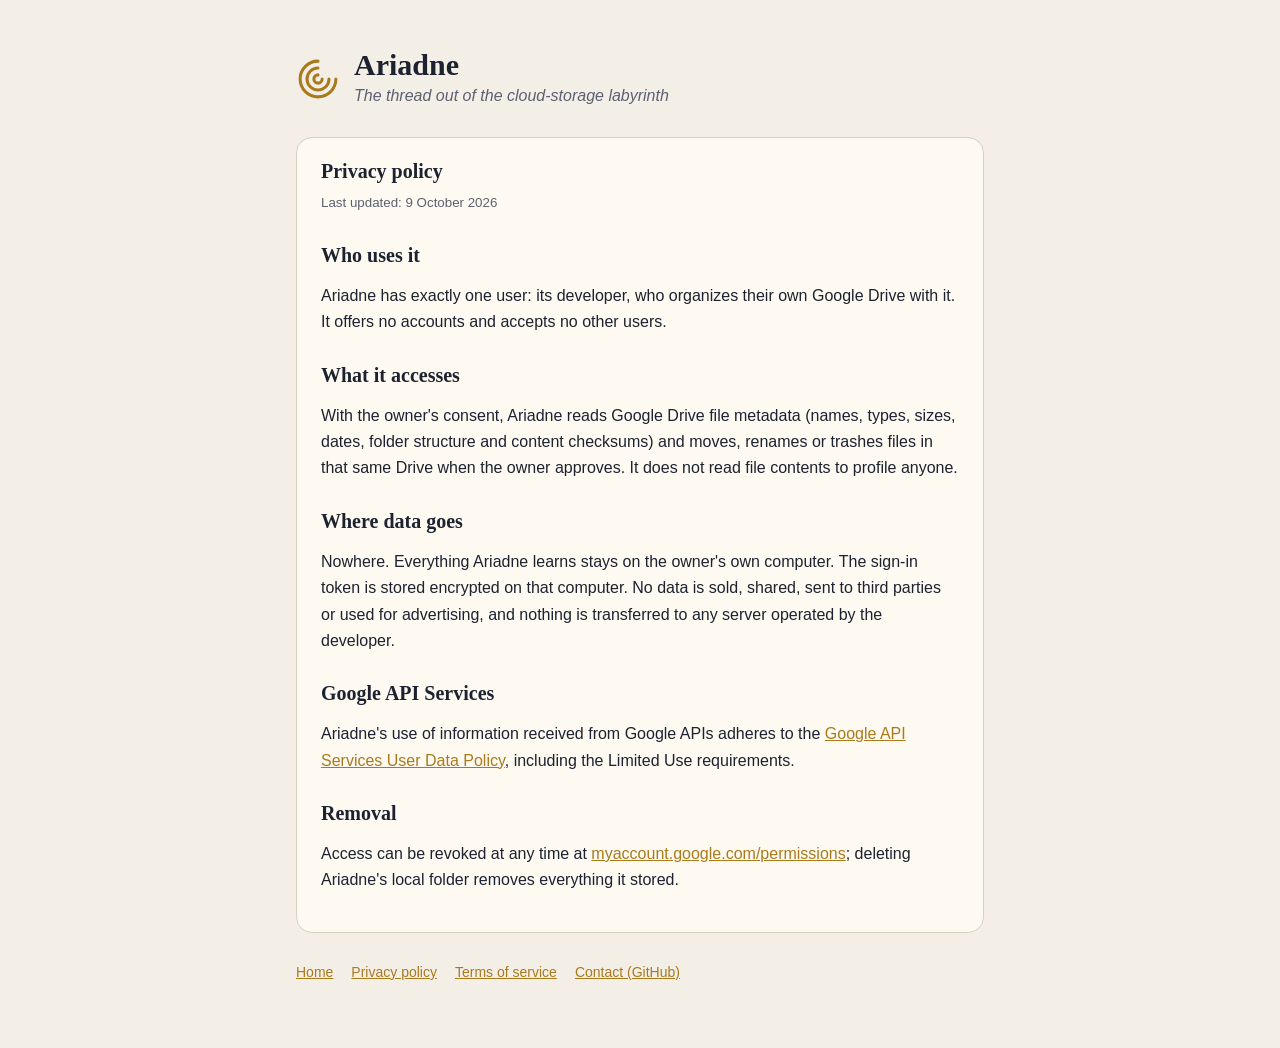
==== privacy.html @ f9e54817 "Ariadne public pages: home, privacy policy, terms (Google OAuth consent requirements) GAI: Draft ass" ====
<!doctype html><html lang="en"><head><meta charset="utf-8"><meta name="viewport" content="width=device-width, initial-scale=1"><link rel="stylesheet" href="style.css"><title>Ariadne privacy policy</title></head><body><main><header><svg viewBox="0 0 32 32" aria-hidden="true"><path d="M16 3a13 13 0 1 0 13 13M16 8a8 8 0 1 0 8 8M16 13a3 3 0 1 0 3 3"/></svg><div><h1>Ariadne</h1><p class="tag">The thread out of the cloud-storage labyrinth</p></div></header>
<div class="card"><h2 style="margin-top:0">Privacy policy</h2><small>Last updated: 9 October 2026</small>
<h2>Who uses it</h2><p>Ariadne has exactly one user: its developer, who organizes their own Google Drive with it. It offers no accounts and accepts no other users.</p>
<h2>What it accesses</h2><p>With the owner's consent, Ariadne reads Google Drive file metadata (names, types, sizes, dates, folder structure and content checksums) and moves, renames or trashes files in that same Drive when the owner approves. It does not read file contents to profile anyone.</p>
<h2>Where data goes</h2><p>Nowhere. Everything Ariadne learns stays on the owner's own computer. The sign-in token is stored encrypted on that computer. No data is sold, shared, sent to third parties or used for advertising, and nothing is transferred to any server operated by the developer.</p>
<h2>Google API Services</h2><p>Ariadne's use of information received from Google APIs adheres to the <a href="https://developers.google.com/terms/api-services-user-data-policy">Google API Services User Data Policy</a>, including the Limited Use requirements.</p>
<h2>Removal</h2><p>Access can be revoked at any time at <a href="https://myaccount.google.com/permissions">myaccount.google.com/permissions</a>; deleting Ariadne's local folder removes everything it stored.</p>
</div><nav aria-label="Pages"><a href="./">Home</a><a href="privacy.html">Privacy policy</a><a href="terms.html">Terms of service</a><a href="https://github.com/atakansan">Contact (GitHub)</a></nav></main></body></html>
---- style.css ----
:root { --bg:#f4efe6; --card:#fffaf1; --ink:#1c2230; --ink2:#5b6170; --gold:#a87a1c; --line:#d9cfbd; color-scheme: light dark; }
@media (prefers-color-scheme: dark) { :root { --bg:#0b1320; --card:#121f33; --ink:#ece6d9; --ink2:#9aa3b5; --gold:#e0b453; --line:#24324a; } }
* { box-sizing: border-box; }
body { margin:0; background:var(--bg); color:var(--ink); font:16px/1.65 -apple-system,BlinkMacSystemFont,"Segoe UI",Roboto,sans-serif; }
main { max-width: 720px; margin: 0 auto; padding: 48px 16px 64px; }
header { display:flex; align-items:center; gap:14px; margin-bottom:28px; }
header svg { width:44px; height:44px; fill:none; stroke:var(--gold); stroke-width:2.2; stroke-linecap:round; }
h1 { font:600 30px/1.1 "Iowan Old Style",Palatino,Georgia,serif; margin:0; }
h2 { font:600 20px "Iowan Old Style",Palatino,Georgia,serif; margin:28px 0 6px; }
.tag { color:var(--ink2); font-style:italic; margin:2px 0 0; }
.card { background:var(--card); border:1px solid var(--line); border-radius:16px; padding:22px 24px; }
a { color:var(--gold); }
a:focus-visible { outline:2px solid var(--gold); outline-offset:2px; border-radius:4px; }
nav { margin-top:28px; display:flex; gap:18px; flex-wrap:wrap; font-size:14px; }
small { color:var(--ink2); }
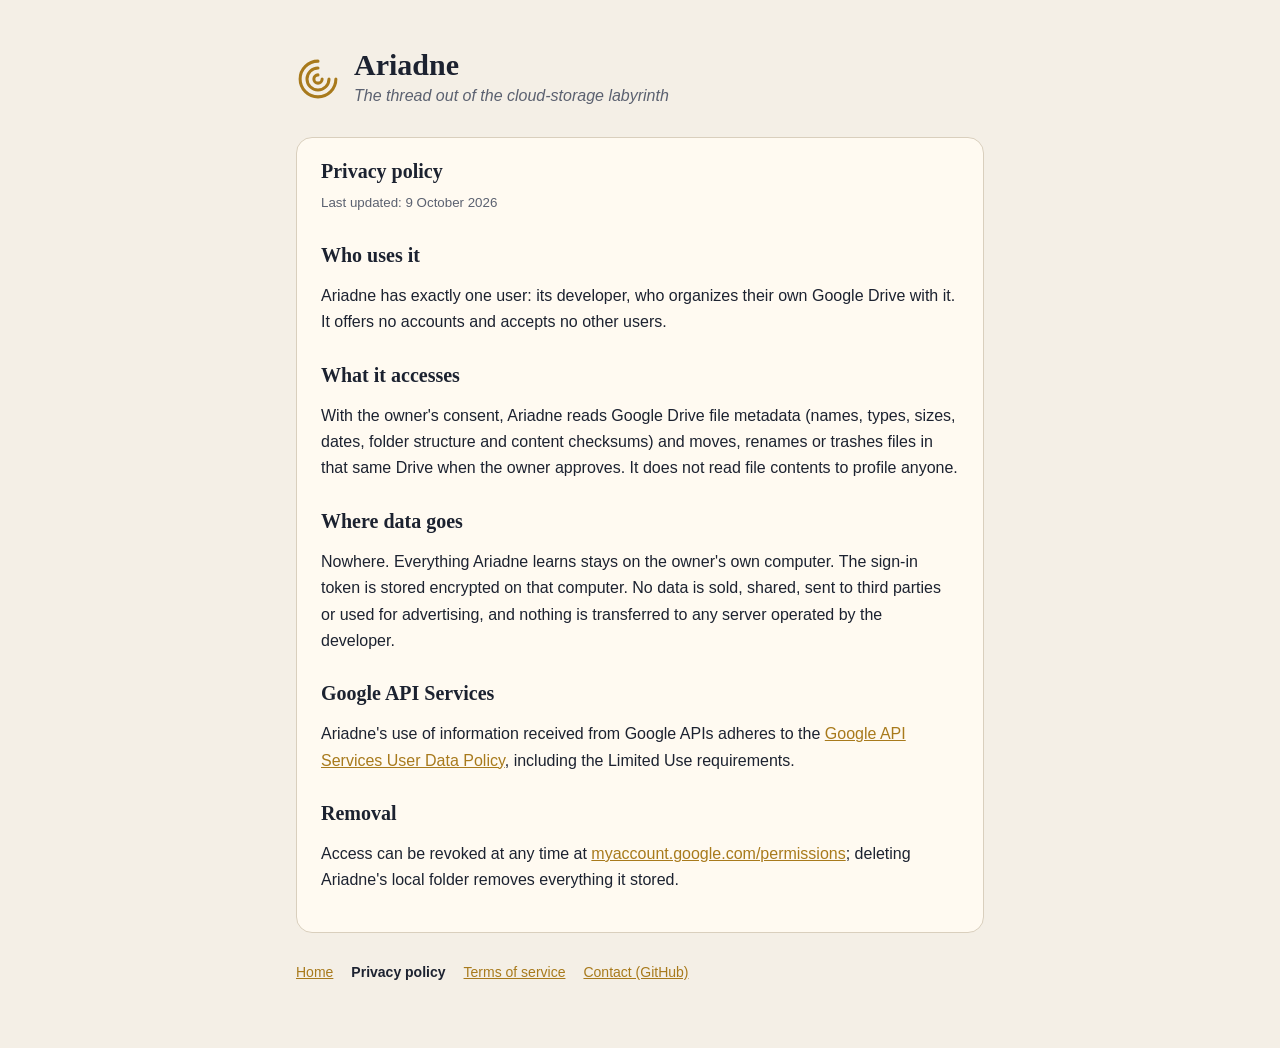
==== commit bd146676: "Add README and mark current page in navigation Add aria-current="page" to the active nav link on eac" ====
--- a/privacy.html
+++ b/privacy.html
@@ -5,4 +5,4 @@
 <h2>Where data goes</h2><p>Nowhere. Everything Ariadne learns stays on the owner's own computer. The sign-in token is stored encrypted on that computer. No data is sold, shared, sent to third parties or used for advertising, and nothing is transferred to any server operated by the developer.</p>
 <h2>Google API Services</h2><p>Ariadne's use of information received from Google APIs adheres to the <a href="https://developers.google.com/terms/api-services-user-data-policy">Google API Services User Data Policy</a>, including the Limited Use requirements.</p>
 <h2>Removal</h2><p>Access can be revoked at any time at <a href="https://myaccount.google.com/permissions">myaccount.google.com/permissions</a>; deleting Ariadne's local folder removes everything it stored.</p>
-</div><nav aria-label="Pages"><a href="./">Home</a><a href="privacy.html">Privacy policy</a><a href="terms.html">Terms of service</a><a href="https://github.com/atakansan">Contact (GitHub)</a></nav></main></body></html>
+</div><nav aria-label="Pages"><a href="./">Home</a><a href="privacy.html" aria-current="page">Privacy policy</a><a href="terms.html">Terms of service</a><a href="https://github.com/atakansan">Contact (GitHub)</a></nav></main></body></html>
--- a/style.css
+++ b/style.css
@@ -13,3 +13,4 @@
 a:focus-visible { outline:2px solid var(--gold); outline-offset:2px; border-radius:4px; }
 nav { margin-top:28px; display:flex; gap:18px; flex-wrap:wrap; font-size:14px; }
 small { color:var(--ink2); }
+nav a[aria-current="page"] { color:var(--ink); text-decoration:none; font-weight:600; }
